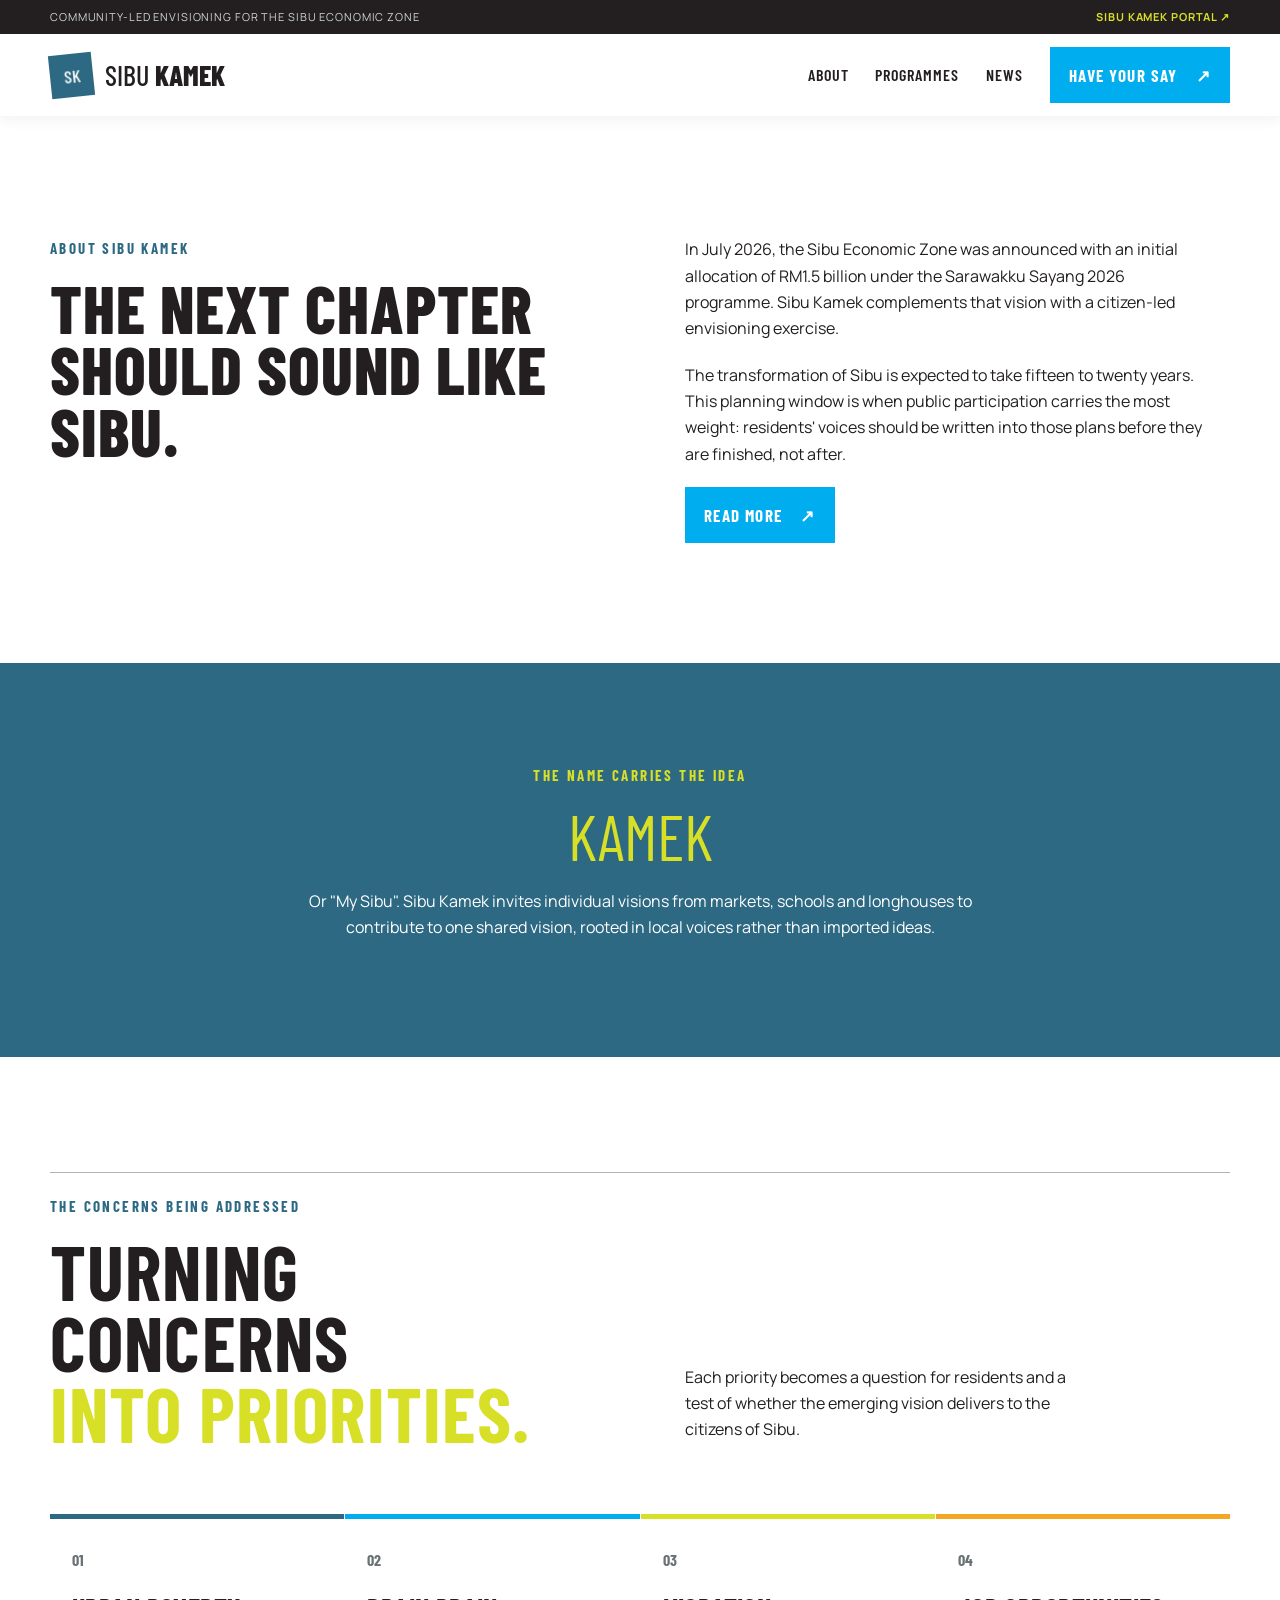
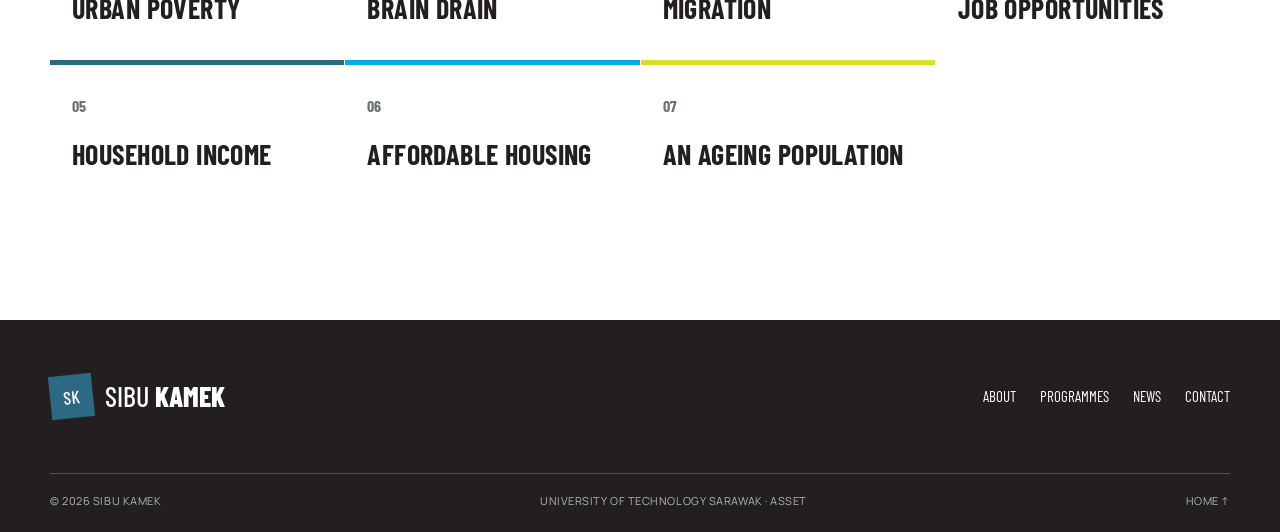
==== about.html @ ddca914f "Initial commit of SK Website 2.0" ====
<!doctype html>
<html lang="en">
<head>
  <script>if(new URLSearchParams(location.search).get("treeOverlay")==="1")document.documentElement.classList.add("tree-embedded");</script>
  <meta charset="utf-8">
  <meta name="viewport" content="width=device-width, initial-scale=1">
  <meta name="description" content="Learn about the Sibu Kamek citizen-led envisioning project.">
  <title>About | Sibu Kamek</title>
  <link rel="preconnect" href="https://fonts.googleapis.com">
  <link rel="preconnect" href="https://fonts.gstatic.com" crossorigin>
  <link href="https://fonts.googleapis.com/css2?family=Barlow+Condensed:wght@500;600;700;800&family=Manrope:wght@400;500;600;700;800&display=swap" rel="stylesheet">
  <link rel="stylesheet" href="styles.css">
</head>
<body>
  <header class="site-header">
    <div class="utility-bar"><div class="container utility-inner"><span>Community-led envisioning for the Sibu Economic Zone</span><a href="index.html">Sibu Kamek Portal <span aria-hidden="true">&#8599;</span></a></div></div>
    <div class="container nav-wrap"><a class="wordmark" href="index.html" aria-label="Sibu Kamek home"><span class="wordmark-mark">SK</span><span>Sibu <b>Kamek</b></span></a><button class="menu-toggle" type="button" aria-expanded="false" aria-controls="main-nav" aria-label="Toggle navigation"><span></span><span></span><span></span></button><nav id="main-nav" aria-label="Main navigation"><a href="about.html">About</a><a href="programmes.html">Programmes</a><a href="news.html">News</a><a class="button button-blue" href="contact.html">Have Your Say <span aria-hidden="true">&#8599;</span></a></nav></div>
  </header>
  <main>
    <section class="intro-section" id="about"><div class="container two-column"><div><p class="eyebrow">About Sibu Kamek</p><h1>The next chapter should sound like Sibu.</h1></div><div class="intro-copy"><p>In July 2026, the Sibu Economic Zone was announced with an initial allocation of RM1.5 billion under the Sarawakku Sayang 2026 programme. Sibu Kamek complements that vision with a citizen-led envisioning exercise.</p><p>The transformation of Sibu is expected to take fifteen to twenty years. This planning window is when public participation carries the most weight: residents' voices should be written into those plans before they are finished, not after.</p><a class="button button-blue" href="https://www.theborneopost.com/2026/07/11/premier-approves-sibu-economic-zone-establishment-with-rm1-5-bln-allocation-for-towns-transformation/" target="_blank" rel="noopener noreferrer">Read more <span aria-hidden="true">&#8599;</span></a></div></div></section>
    <section class="quote-band"><div class="container quote-inner"><p class="eyebrow">The name carries the idea</p><blockquote>Kamek</blockquote><p class="quote-text">Or "My Sibu". Sibu Kamek invites individual visions from markets, schools and longhouses to contribute to one shared vision, rooted in local voices rather than imported ideas.</p></div></section>
    <section class="priorities-section" id="priorities"><div class="container"><div class="section-heading"><div><p class="eyebrow">The concerns being addressed</p><h2>Turning concerns<br><em>into priorities.</em></h2></div><p>Each priority becomes a question for residents and a test of whether the emerging vision delivers to the citizens of Sibu.</p></div><div class="priority-grid"><div class="priority"><span>01</span><h3>Urban poverty</h3></div><div class="priority"><span>02</span><h3>Brain drain</h3></div><div class="priority"><span>03</span><h3>Migration</h3></div><div class="priority"><span>04</span><h3>Job opportunities</h3></div><div class="priority"><span>05</span><h3>Household income</h3></div><div class="priority"><span>06</span><h3>Affordable housing</h3></div><div class="priority"><span>07</span><h3>An ageing population</h3></div></div></div></section>
  </main>
  <footer class="site-footer"><div class="container footer-top"><a class="wordmark wordmark-footer" href="index.html"><span class="wordmark-mark">SK</span><span>Sibu <b>Kamek</b></span></a><div class="footer-links"><a href="about.html">About</a><a href="programmes.html">Programmes</a><a href="news.html">News</a><a href="contact.html">Contact</a></div></div><div class="container footer-bottom"><span>&copy; 2026 Sibu Kamek</span><span>University of Technology Sarawak · ASSET</span><a href="index.html">Home &#8593;</a></div></footer>
  <script src="script.js"></script>
</body>
</html>
---- styles.css ----
:root {
  --ink: #231f20;
  --blue: #00adee;
  --red: #ee4036;
  --azure:#2d6983;
  --lime: #d7df27;
  --pale: #f1f2f2;
  --muted: #687174;
  --white: #fff;
  --max: 1180px;
}
* {
  box-sizing: border-box;
}
html {
  scroll-behavior: smooth;
}
body {
  margin: 0;
  color: var(--ink);
  font-family: Manrope, Arial, sans-serif;
  font-size: 16px;
  line-height: 1.65;
}
a {
  color: inherit;
  text-decoration: none;
}
.container {
  width: min(calc(100% - 48px), var(--max));
  margin: auto;
}
.utility-bar {
  background: var(--ink);
  color: #cfd4d5;
  font-size: 11px;
  letter-spacing: 0.08em;
  text-transform: uppercase;
}
.utility-inner {
  display: flex;
  justify-content: space-between;
  padding: 8px 0;
}
.utility-inner a {
  color: var(--lime);
  font-weight: 700;
}
.site-header {
  position: sticky;
  top: 0;
  z-index: 10;
  background: #fff;
  box-shadow: 0 2px 14px #231f2012;
}
.nav-wrap {
  height: 82px;
  display: flex;
  align-items: center;
  justify-content: space-between;
}
.wordmark {
  display: flex;
  align-items: center;
  gap: 12px;
  font-family: "Barlow Condensed", sans-serif;
  font-size: 28px;
  font-weight: 500;
  line-height: 1;
  text-transform: uppercase;
}
.wordmark b {
  font-weight: 800;
}
.wordmark-mark {
  display: grid;
  place-items: center;
  width: 43px;
  height: 43px;
  background: var(--azure);
  color: #fff;
  font-size: 18px;
  transform: rotate(-6deg);
}
nav {
  display: flex;
  align-items: center;
  gap: 27px;
  font-family: "Barlow Condensed", sans-serif;
  font-size: 16px;
  font-weight: 600;
  text-transform: uppercase;
  letter-spacing: 0.06em;
}
nav a:hover,
nav a:focus,
nav summary:hover,
nav summary:focus-visible {
  color: var(--blue);
}
.nav-dropdown {
  position: relative;
}
.nav-dropdown summary {
  display: flex;
  align-items: center;
  gap: 6px;
  cursor: pointer;
  list-style: none;
}
.nav-dropdown summary::-webkit-details-marker {
  display: none;
}
.nav-dropdown summary span {
  color: var(--azure);
  font-size: 14px;
  transition: transform 0.2s ease;
}
.nav-dropdown[open] summary span {
  transform: rotate(180deg);
}
.dropdown-menu {
  position: absolute;
  top: 100%;
  left: -18px;
  min-width: 190px;
  padding: 8px 18px;
  background: #fff;
  box-shadow: 0 8px 18px #231f2020;
}
.dropdown-menu a {
  display: block;
  padding: 11px 0;
  border-bottom: 1px solid #ddd;
  font-family: inherit;
  font-size: 15px;
}
.dropdown-menu a:last-child {
  border-bottom: 0;
}
.intro-section{
  scroll-margin-top: 100px;
}
.quote-band{
  scroll-margin-top: 150px;
}
.feature-section{
  scroll-margin-top: 110px;
}

.menu-toggle {
  display: none;
  border: 0;
  background: none;
  font-family: inherit;
  font-weight: 700;
  text-transform: uppercase;
}
.menu-toggle span {
  display: block;
  width: 25px;
  height: 2px;
  margin: 5px 0;
  background: var(--azure);
  transition: transform 0.2s ease, opacity 0.2s ease;
}
.menu-toggle.is-open span:first-child {
  transform: translateY(7px) rotate(45deg);
}
.menu-toggle.is-open span:nth-child(2) {
  opacity: 0;
}
.menu-toggle.is-open span:last-child {
  transform: translateY(-7px) rotate(-45deg);
}
.hero {
  position: relative;
  min-height: 660px;
  display: flex;
  align-items: center;
  overflow: hidden;
  background: #334c52;
}
.hero-image {
  position: absolute;
  inset: 0;
  background:
    linear-gradient(110deg, #193e48cc, #193e4818),
    url("https://www.agoda.com/wp-content/uploads/2024/08/Sibu-Malaysia.jpg")
      center/cover;
}
.hero-overlay {
  position: absolute;
  inset: 0;
  background: linear-gradient(
    90deg,
    #1a2d32df 0%,
    #1a2d3275 48%,
    transparent 82%
  );
  animation: hero-overlay-in 1s ease-out both;
}
.hero-content {
  position: relative;
  color: #fff;
  padding: 100px 0;
  animation: hero-content-in 0.3s 0.2s ease-out both;
}

@keyframes hero-overlay-in {
  from { opacity: 0; }
  to { opacity: 1; }
}
@keyframes hero-content-in {
  from { opacity: 0; transform: translateY(22px); }
  to { opacity: 1; transform: translateY(0); }
}
@media (prefers-reduced-motion: reduce) {
  .hero-image,
  .hero-overlay,
  .hero-content {
    animation: none;
  }
}
.eyebrow {
  margin: 0 0 16px;
  color: var(--azure);
  font-family: "Barlow Condensed", sans-serif;
  font-size: 15px;
  font-weight: 700;
  letter-spacing: 0.16em;
  text-transform: uppercase;
}
.hero-eyebrow {
  color: var(--lime);
}
h1,
h2,
h3 {
  font-family: "Barlow Condensed", sans-serif;
  text-transform: uppercase;
  letter-spacing: 0.015em;
  line-height: 0.93;
  margin: 0;
}
h1 {
  font-size: clamp(66px, 10vw, 18px);
  max-width: 780px;
  font-weight: 800;
}
h1 em,
h2 em {
  font-style: normal;
  color: var(--lime);
}
.hero-intro {
  font-size: 20px;
  max-width: 455px;
  line-height: 1.45;
  margin: 30px 0;
}
.hero-actions {
  display: flex;
  gap: 26px;
  align-items: center;
}
.button {
  display: inline-flex;
  align-items: center;
  gap: 18px;
  padding: 14px 19px;
  color: #fff;
  font-family: "Barlow Condensed", sans-serif;
  font-size: 17px;
  font-weight: 700;
  letter-spacing: 0.08em;
  text-transform: uppercase;
  transition: 0.2s ease;
}
.button:hover {
  transform: translateY(-3px);
  box-shadow: 5px 5px 0 var(--ink);
  color: #fff; 
}
.button-blue {
  background: var(--blue);
}
.button-azure {
  background: var(--azure);
}
.text-link {
  display: inline-flex;
  gap: 16px;
  align-items: center;
  margin-top: 25px;
  font-family: "Barlow Condensed", sans-serif;
  font-weight: 700;
  letter-spacing: 0.08em;
  text-transform: uppercase;
}
.text-link:hover {
  color: var(--azure);
}
.text-link.light {
  color: #fff;
  margin-top: 0;
}
.hero-stamp {
  position: absolute;
  right: 7%;
  bottom: 12%;
  width: 145px;
  height: 145px;
  border: 2px solid var(--lime);
  border-radius: 50%;
  display: grid;
  place-content: center;
  text-align: center;
  color: var(--lime);
  font-family: "Barlow Condensed", sans-serif;
  text-transform: uppercase;
  transform: rotate(11deg);
}
.hero-stamp span {
  font-size: 18px;
}
.hero-stamp strong {
  font-size: 40px;
  line-height: 0.8;
}
.hero-stamp small {
  font-size: 12px;
  letter-spacing: 0.14em;
}
.intro-section {
  padding: 120px 0;
}
.two-column,
.section-heading,
.feature-grid,
.places-grid,
.contact-inner {
  display: grid;
  grid-template-columns: 1fr 1fr;
  gap: 90px;
}
.intro-section h2,
.section-heading h2,
.feature-copy h2,
.places-copy h2,
.contact-section h2 {
  font-size: clamp(52px, 6vw, 82px);
}
.intro-copy {
  max-width: 520px;
}
.intro-copy p {
  margin: 0 0 20px;
}
.quote-band {
  padding: 100px 0;
  background: var(--azure);
  text-align: center;
}
.quote-inner {
  max-width: 740px;
}
.quote-band .eyebrow {
  color: var(--lime);
}
.quote-text {
  color: var(--white);
}
blockquote {
  font-family: "Barlow Condensed", sans-serif;
  font-size: clamp(36px, 5vw, 65px);
  color: var(--lime);
  line-height: 1;
  margin: 10px 0 20px;
  text-transform: uppercase;
}
.priorities-section,
.schedule-section {
  padding: 115px 0;
}
.section-heading {
  padding-bottom: 65px;
  border-top: 1px solid #aeb4b5;
  padding-top: 21px;
}
.section-heading > p {
  align-self: end;
  max-width: 400px;
  margin: 0 0 6px;
}
.priority-grid {
  display: grid;
  grid-template-columns: repeat(4, 1fr);
  gap: 1px;
  background: #fff;
}
.priority {
  background: #fff;
  padding: 28px 22px 25px;
  min-height: 145px;
}
.priority:nth-child(4n + 1) {
  border-top: 5px solid var(--azure);
}
.priority:nth-child(4n + 2) {
  border-top: 5px solid var(--blue);
}
.priority:nth-child(4n + 3) {
  border-top: 5px solid var(--lime);
}
.priority:nth-child(4n) {
  border-top: 5px solid #f3a623;
}
.priority span {
  font-family: "Barlow Condensed";
  color: var(--muted);
  font-weight: 700;
}
.priority h3 {
  font-size: 28px;
  margin-top: 22px;
}
.programme-section {
  padding: 0 0;
  background: var(--ink);
  color: #fff;
}
.light-heading {
  border-color: #596063;
}
.light-heading h2 {
  color: #fff;
}
.light-heading > p {
  color: #d0d4d4;
}
.stage-grid {
  display: grid;
  grid-template-columns: repeat(3, 1fr);
  gap: 13px;
}
.stage-card {
  min-height: 300px;
  padding: 22px 20px;
  display: flex;
  flex-direction: column;
  color: var(--ink);
}
.stage-ground {
  background: #d8dddc;
}
.stage-1 {
  background: var(--blue);
}
.stage-2 {
  background: var(--azure);
  color: #fff;
}
.stage-3 {
  background: #f3aa24;
}
.stage-4 {
  background: var(--lime);
}
.stage-5 {
  background: var(--red);
  color: #fff;
}
.stage-6 {
  background: #287c62;
  color: #fff;
}
.stage-number {
  font-family: "Barlow Condensed";
  font-size: 43px;
  font-weight: 700;
}
.stage-label {
  font-size: 12px;
  font-weight: 800;
  letter-spacing: 0.08em;
  text-transform: uppercase;
  margin: 25px 0 0;
}
.stage-card h3 {
  font-size: 39px;
  margin: 6px 0 14px;
}
.stage-card p:last-child {
  font-size: 14px;
  line-height: 1.45;
  margin-top: auto;
}
.feature-section {
  padding: 115px 0;
  background: var(--pale);
}
.feature-grid {
  align-items: center;
}
.feature-visual {
  position: relative;
  min-height: 470px;
  overflow: hidden;
  background: #d7df27;
}
.feature-shape {
  position: absolute;
  border-radius: 50%;
  filter: blur(1px);
}
.shape-one {
  width: 380px;
  height: 380px;
  background: var(--blue);
  top: -120px;
  left: -85px;
}
.shape-two {
  width: 340px;
  height: 340px;
  background: var(--red);
  right: -100px;
  bottom: -120px;
}
.feature-label {
  position: absolute;
  top: 35px;
  right: 37px;
  text-align: c;
  font-family: "Barlow Condensed";
  font-size: 34px;
  font-weight: 700;
  line-height: 0.9;
  text-transform: uppercase;
}
.feature-tree {
  position: absolute;
  left: 50%;
  bottom: 20px;
  width: 270px;
  height: 370px;
  transform: translateX(-50%);
}

.trunk {
  position: absolute;
  bottom: 0;
  left: 120px;
  width: 32px;
  height: 225px;
  background: var(--ink);
  transform: rotate(5deg);
}
.canopy {
  position: absolute;
  background: #277a61;
  border-radius: 50%;
}
.canopy-a {
  width: 200px;
  height: 180px;
  left: 35px;
  top: 10px;
}
.canopy-b {
  width: 145px;
  height: 150px;
  left: 0;
  top: 80px;
}
.canopy-c {
  width: 150px;
  height: 145px;
  right: 0;
  top: 80px;
}
.fruit {
  position: absolute;
  width: 22px;
  height: 22px;
  border-radius: 50%;
  background: var(--red);
  z-index: 1;
}
.fruit-a {
  top: 62px;
  left: 70px;
}
.fruit-b {
  top: 125px;
  right: 39px;
}
.fruit-c {
  top: 165px;
  left: 57px;
}
.feature-copy {
  max-width: 500px;
}
.feature-copy h2 {
  margin-bottom: 28px;
}
.feature-copy p {
  margin: 0 0 18px;
}
.schedule-section {
  background: #fff;
}
.timeline {
  position: relative;
  display: grid;
  grid-template-columns: repeat(5, 1fr);
  gap: 18px;
}
.timeline-line {
  position: absolute;
  top: 16px;
  left: 0;
  right: 0;
  height: 2px;
  background: #b8bec0;
}
.timeline-item {
  position: relative;
  padding-top: 42px;
}
.timeline-dot {
  position: absolute;
  top: 7px;
  left: 0;
  width: 20px;
  height: 20px;
  border: 4px solid #fff;
  outline: 2px solid currentColor;
  border-radius: 50%;
}
.dot-grey {
  background: #7c8485;
  color: #7c8485;
}
.dot-blue {
  background: var(--blue);
  color: var(--blue);
}
.dot-red {
  background: var(--red);
  color: var(--red);
}
.dot-amber {
  background: #f3aa24;
  color: #f3aa24;
}
.dot-green {
  background: #287c62;
  color: #287c62;
}
.timeline-item strong {
  font-family: "Barlow Condensed";
  font-size: 30px;
  text-transform: uppercase;
}
.timeline-item p {
  font-size: 13px;
  line-height: 1.5;
  max-width: 190px;
}
.places-section {
  padding: 110px 0;
  background: var(--blue);
  color: #fff;
}
.places-copy .eyebrow {
  color: var(--lime);
}
.places-copy h2 {
  margin-bottom: 26px;
}
.places-copy > p {
  max-width: 430px;
}
.site-count {
  display: flex;
  align-items: center;
  gap: 12px;
  margin: 35px 0;
}
.site-count strong {
  font-family: "Barlow Condensed";
  font-size: 86px;
  line-height: 0.8;
  color: var(--lime);
}
.site-count span {
  font-family: "Barlow Condensed";
  font-weight: 700;
  line-height: 1;
  text-transform: uppercase;
}
.map-card {
  position: relative;
  min-height: 430px;
  background: #d5e5d4;
  overflow: hidden;
  color: var(--ink);
  clip-path: polygon(5% 0, 100% 7%, 94% 100%, 0 93%);
}
.map-river {
  position: absolute;
  width: 160px;
  height: 600px;
  right: 25%;
  top: -80px;
  background: #6eb7bd;
  border-radius: 42% 58% 37% 63%;
  transform: rotate(28deg);
}
.map-card:after {
  content: "";
  position: absolute;
  inset: 15px;
  border: 2px solid #729a82;
  opacity: 0.4;
  border-radius: 49% 51% 45% 55%;
}
.map-pin {
  position: absolute;
  width: 13px;
  height: 13px;
  border-radius: 50%;
  background: var(--red);
  border: 3px solid #fff;
  z-index: 1;
}
.news-section {
  padding: 0px 0;
  background: var(--pale);
}
.news-carousel {
  overflow: hidden;
}
.news-track {
  display: flex;
  gap: 18px;
  transition: transform 0.45s ease;
}
.news-card {
  flex: 0 0 calc((100% - 36px) / 3);
  background: #fff;
  cursor: pointer;
  transition: transform 0.2s ease, box-shadow 0.2s ease;
}
.news-card:hover,
.news-card:focus-visible {
  transform: translateY(-5px);
  box-shadow: 7px 7px 0 var(--lime);
  outline: none;
}
.news-card img {
  display: block;
  width: 100%;
  height: 205px;
  object-fit: cover;
}
.news-card-body {
  padding: 24px 22px 22px;
}
.news-meta {
  margin: 0 0 15px;
  color: var(--azure);
  font-family: "Barlow Condensed", sans-serif;
  font-size: 13px;
  font-weight: 700;
  letter-spacing: 0.07em;
  line-height: 1.3;
  text-transform: uppercase;
}
.news-card h3 {
  min-height: 74px;
  font-size: 31px;
}
.news-read {
  display: inline-flex;
  gap: 12px;
  margin-top: 25px;
  color: var(--ink);
  font-family: "Barlow Condensed", sans-serif;
  font-size: 16px;
  font-weight: 700;
  letter-spacing: 0.08em;
  text-transform: uppercase;
}
.news-read span {
  color: var(--red);
}
.news-controls {
  display: flex;
  align-items: center;
  justify-content: flex-end;
  gap: 15px;
  margin-top: 30px;
}
.carousel-button {
  width: 44px;
  height: 44px;
  border: 1px solid var(--ink);
  background: transparent;
  color: var(--ink);
  cursor: pointer;
  font-size: 21px;
}
.carousel-button:hover,
.carousel-button:focus-visible {
  background: var(--ink);
  color: #fff;
}
.carousel-status {
  min-width: 46px;
  font-family: "Barlow Condensed", sans-serif;
  font-weight: 700;
  text-align: center;
}
.article-modal {
  position: fixed;
  inset: 0;
  z-index: 20;
  display: grid;
  place-items: center;
  padding: 24px;
  background: #231f20bb;
  opacity: 0;
  pointer-events: none;
  transition: opacity 0.2s ease;
}
.article-modal.is-open {
  opacity: 1;
  pointer-events: auto;
}
.article-dialog {
  position: relative;
  width: min(760px, 100%);
  max-height: min(760px, 90vh);
  overflow-y: auto;
  background: #fff;
  box-shadow: 10px 10px 0 var(--lime);
}
.article-image {
  display: block;
  width: 100%;
  height: 260px;
  object-fit: cover;
}
.article-content {
  padding: 35px 42px 42px;
}
.article-content h2 {
  margin-bottom: 25px;
  font-size: clamp(42px, 6vw, 68px);
}
.article-content p:not(.news-meta) {
  max-width: 620px;
  margin: 0 0 18px;
}
.article-close {
  position: absolute;
  z-index: 1;
  top: 14px;
  right: 14px;
  width: 42px;
  height: 42px;
  border: 0;
  background: var(--ink);
  color: #fff;
  cursor: pointer;
  font-size: 28px;
  line-height: 1;
}
.article-close:hover,
.article-close:focus-visible {
  background: var(--red);
}
.pin-a {
  top: 22%;
  left: 28%;
}
.pin-b {
  top: 35%;
  left: 57%;
}
.pin-c {
  top: 48%;
  left: 40%;
}
.pin-d {
  top: 62%;
  left: 68%;
}
.pin-e {
  top: 73%;
  left: 25%;
}
.pin-f {
  top: 78%;
  left: 52%;
}
.map-label {
  position: absolute;
  z-index: 2;
  font-family: "Barlow Condensed";
  font-size: 15px;
  font-weight: 700;
  text-transform: uppercase;
}
.label-uts {
  top: 44%;
  left: 47%;
}
.label-market {
  top: 26%;
  left: 62%;
}
.label-nangka {
  top: 66%;
  left: 70%;
}
.label-bawang {
  top: 72%;
  left: 12%;
}
.map-key {
  position: absolute;
  z-index: 3;
  bottom: 28px;
  left: 27px;
  right: 27px;
  display: flex;
  gap: 12px;
  justify-content: space-between;
  padding: 10px 12px;
  background: #ffffffdd;
  font-family: "Barlow Condensed";
  font-size: 13px;
  text-transform: uppercase;
}
.key-dot {
  display: inline-block;
  width: 8px;
  height: 8px;
  border-radius: 50%;
  margin-right: 3px;
}
.key-red {
  background: var(--red);
}
.key-blue {
  background: var(--blue);
}
.key-green {
  background: #287c62;
}
.contact-section {
  padding: 105px 0;
  background: var(--azure);
  color: #fff;
}
.contact-section .eyebrow {
  color: var(--lime);
}
.contact-inner > div:last-child {
  align-self: end;
  max-width: 410px;
}
.contact-inner > div:last-child p {
  font-size: 21px;
  line-height: 1.4;
}
.contact-section .button {
  margin-top: 12px;
  background: var(--ink);
}
.site-footer {
  padding: 55px 0 22px;
  background: var(--ink);
  color: #fff;
}
.footer-top {
  display: flex;
  align-items: center;
  justify-content: space-between;
  padding-bottom: 55px;
}
.wordmark-footer {
  color: #fff;
}
.footer-top > p {
  font-family: "Barlow Condensed";
  font-size: 24px;
  text-transform: uppercase;
}
.footer-links {
  display: flex;
  gap: 24px;
  font-family: "Barlow Condensed";
  font-size: 15px;
  text-transform: uppercase;
}
.footer-links a:hover,
.footer-bottom a:hover {
  color: var(--lime);
}
.footer-bottom {
  border-top: 1px solid #505456;
  padding-top: 18px;
  color: #aeb6b6;
  display: flex;
  justify-content: space-between;
  font-size: 11px;
  text-transform: uppercase;
  letter-spacing: 0.05em;
}
@media (max-width: 800px) {
  .container {
    width: min(calc(100% - 32px), var(--max));
  }
  .utility-inner {
    font-size: 9px;
  }
  .nav-wrap {
    height: 68px;
  }
  .menu-toggle {
    display: block;
  }
  nav {
    display: none;
    position: absolute;
    top: 100%;
    left: 0;
    right: 0;
    padding: 20px 24px 28px;
    background: #fff;
    box-shadow: 0 7px 12px #0001;
    flex-direction: column;
    align-items: stretch;
    gap: 0;
  }
  nav.open {
    display: flex;
  }
  nav a {
    padding: 12px 0;
    border-bottom: 1px solid #ddd;
  }
  .nav-dropdown {
    border-bottom: 1px solid #ddd;
  }
  .nav-dropdown summary {
    padding: 12px 0;
  }
  .dropdown-menu {
    position: static;
    min-width: 0;
    padding: 0 0 6px 18px;
    background: #f7f8f8;
    box-shadow: none;
  }
  .dropdown-menu a {
    border-bottom: 0;
    padding: 9px 0;
  }
  .hero {
    min-height: 650px;
  }
  .hero-content {
    padding: 70px 0;
  }
  .hero-overlay {
    background: linear-gradient(90deg, #1a2d32e8, #1a2d3275);
  }
  .hero-stamp {
    width: 100px;
    height: 100px;
    right: 7%;
    bottom: 10%;
  }
  .hero-stamp strong {
    font-size: 28px;
  }
  .hero-stamp span {
    font-size: 13px;
  }
  .hero-stamp small {
    font-size: 9px;
  }
  .two-column,
  .section-heading,
  .feature-grid,
  .places-grid,
  .contact-inner {
    grid-template-columns: 1fr;
    gap: 35px;
  }
  .intro-section,
  .priorities-section,
  .programme-section,
  .feature-section,
  .schedule-section,
  .news-section {
    padding: 75px 0;
  }
  .section-heading {
    padding-bottom: 38px;
  }
  .priority-grid {
    grid-template-columns: repeat(2, 1fr);
  }
  .priority {
    min-height: 130px;
  }
  .priority h3 {
    font-size: 25px;
  }
  .stage-grid {
    grid-template-columns: 1fr 1fr;
  }
  .stage-card {
    min-height: 245px;
  }
  .stage-card:last-child {
    grid-column: span 2;
  }
  .timeline {
    grid-template-columns: 1fr;
    gap: 0;
    padding-left: 25px;
  }
  .timeline-line {
    top: 0;
    bottom: 0;
    left: 8px;
    width: 2px;
    height: auto;
    right: auto;
  }
  .timeline-item {
    padding: 0 0 28px 30px;
  }
  .timeline-dot {
    top: 2px;
    left: -26px;
  }
  .feature-visual {
    min-height: 390px;
  }
  .map-card {
    min-height: 350px;
  }
  .news-card {
    flex-basis: calc((100% - 18px) / 2);
  }
  .article-content {
    padding: 30px 25px 35px;
  }
  .footer-top {
    align-items: flex-start;
    flex-direction: column;
    gap: 22px;
  }
  .footer-links {
    flex-wrap: wrap;
  }
  .footer-bottom {
    gap: 14px;
    flex-direction: column;
  }
  .footer-bottom a {
    order: -1;
  }
}
@media (max-width: 480px) {
  h1 {
    font-size: 65px;
  }
  .hero-intro {
    font-size: 17px;
  }
  .hero-stamp {
    display: none;
  }
  .priority-grid {
    grid-template-columns: 1fr;
  }
  .stage-grid {
    grid-template-columns: 1fr;
  }
  .stage-card:last-child {
    grid-column: auto;
  }
  .stage-card {
    min-height: 210px;
  }
  .news-card {
    flex-basis: 100%;
  }
  .news-card img {
    height: 190px;
  }
  .article-modal {
    padding: 12px;
  }
  .article-image {
    height: 190px;
  }
  .map-key {
    font-size: 10px;
    gap: 4px;
    padding: 8px;
  }
  .map-label {
    font-size: 12px;
  }
  .feature-visual {
    min-height: 330px;
  }
  .feature-tree {
    transform: translateX(-50%) scale(0.82);
    transform-origin: bottom center;
  }
}
.hide-section {
  display: none !important;
}

/* Classic pages embedded in the tree's native dialog. */
.tree-embedded .site-header, .tree-embedded .site-footer { display:none; }
.tree-embedded body { margin:0; }
.tree-embedded main { overflow-x:clip; }
.tree-embedded .container { width:min(100% - 40px, 980px); }
.tree-embedded main > section { padding-top:40px; padding-bottom:40px; }
.tree-embedded h1 { font-size:clamp(42px,7vw,76px); line-height:1; }

.tree-embedded .news-card { min-width:0; }
.tree-embedded .tree-outcomes { background:var(--pale); }
.tree-embedded .tree-outcomes h2 { margin:12px 0 20px; }
.news-card-static { cursor:default; }
@media(max-width:600px) {

  .tree-embedded .two-column, .tree-embedded .feature-grid, .tree-embedded .places-grid { grid-template-columns:1fr; }
  .tree-embedded .container { width:calc(100% - 32px); }
}
@media(prefers-reduced-motion:reduce) {
  .tree-embedded *, .tree-embedded *::before, .tree-embedded *::after { animation:none !important; transition:none !important; scroll-behavior:auto !important; }
}

/* Native horizontal scrolling works for swipe, trackpad, wheel and keyboard. */
[hidden] { display:none !important; }
.news-track { overflow-x:auto; padding:8px 8px 14px 0; scroll-snap-type:x proximity; scroll-padding-inline:0; transition:none; scrollbar-color:var(--azure) var(--pale); }
.news-card { scroll-snap-align:start; }
.news-track:focus-visible { outline:2px solid var(--azure); outline-offset:-2px; }
.news-read svg { color:var(--red); }
.carousel-button { display:inline-grid; place-items:center; }
.carousel-button:disabled { opacity:.35; cursor:default; }
.article-modal { border:0; margin:0; width:100%; max-width:none; height:100dvh; max-height:none; }
.article-modal:not([open]) { display:none; }
.article-modal::backdrop { background:transparent; }
.article-close { display:grid; place-items:center; min-width:44px; min-height:44px; }
.article-open { overflow:hidden; }
.tree-embedded .article-modal[open] { display:block; position:static; height:auto; padding:0; background:white; overflow:visible; }
.tree-embedded .article-dialog { width:100%; max-height:none; overflow:visible; box-shadow:none; }
.tree-embedded .article-close { position:sticky; top:12px; margin:12px 0 12px 16px; }
.tree-embedded .article-content { padding:28px clamp(20px,5vw,48px) 40px; }
.tree-embedded .article-image { height:clamp(190px,32vw,320px); }
.tree-embedded .article-content p { max-width:70ch; }
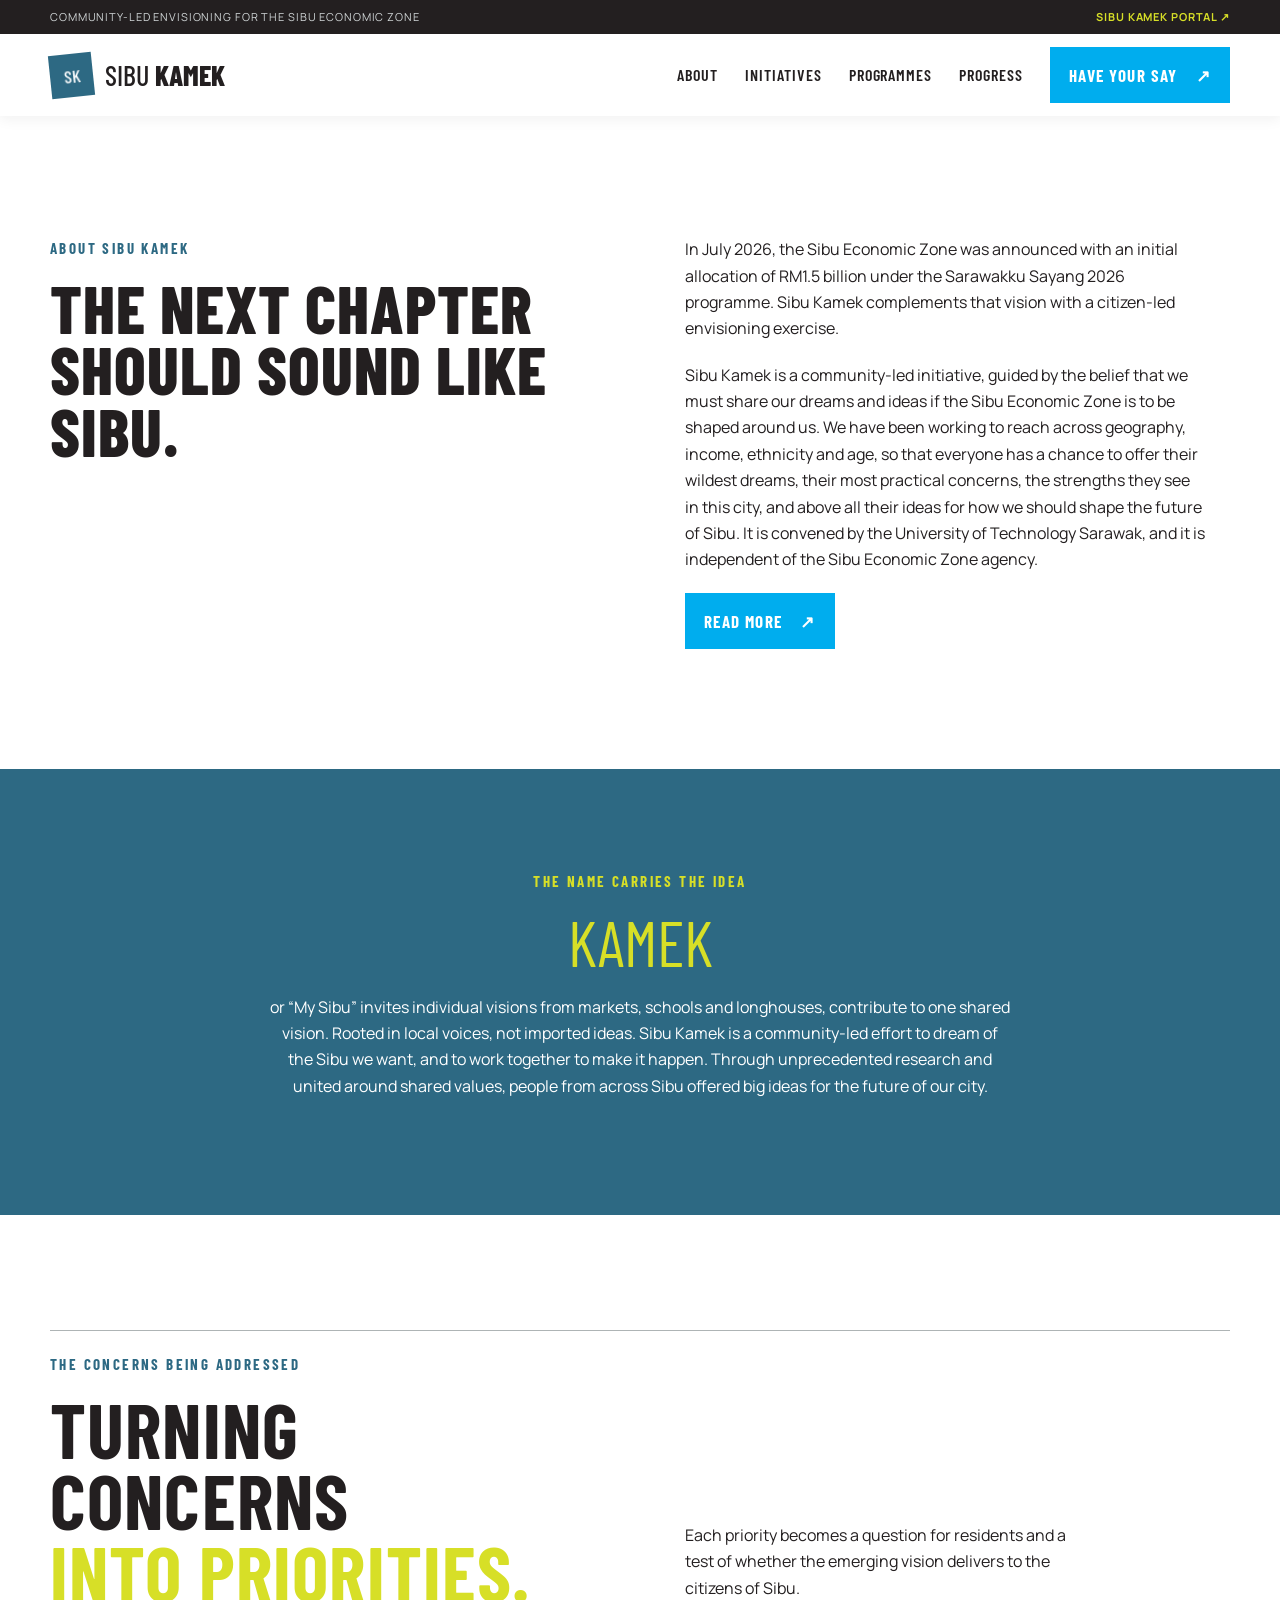
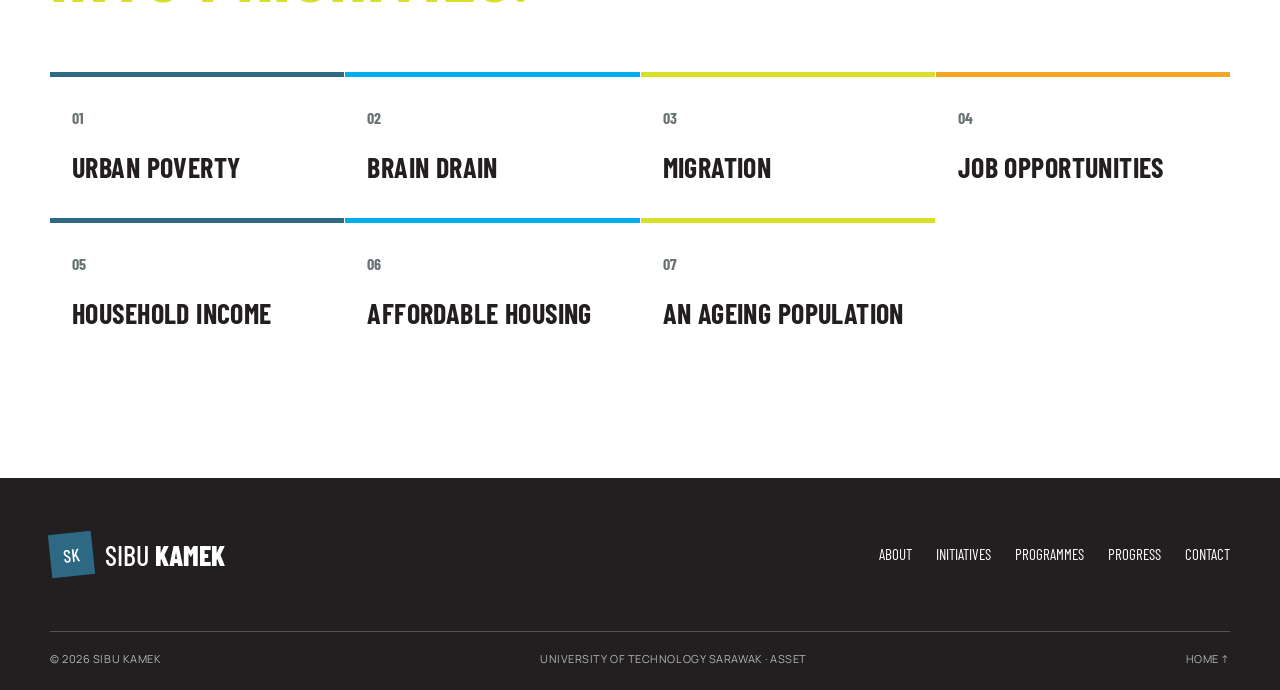
==== commit 77ea9477: "removed tree and updated contents based on poster" ====
--- a/about.html
+++ b/about.html
@@ -1,27 +1,167 @@
 <!doctype html>
 <html lang="en">
-<head>
-  <script>if(new URLSearchParams(location.search).get("treeOverlay")==="1")document.documentElement.classList.add("tree-embedded");</script>
-  <meta charset="utf-8">
-  <meta name="viewport" content="width=device-width, initial-scale=1">
-  <meta name="description" content="Learn about the Sibu Kamek citizen-led envisioning project.">
-  <title>About | Sibu Kamek</title>
-  <link rel="preconnect" href="https://fonts.googleapis.com">
-  <link rel="preconnect" href="https://fonts.gstatic.com" crossorigin>
-  <link href="https://fonts.googleapis.com/css2?family=Barlow+Condensed:wght@500;600;700;800&family=Manrope:wght@400;500;600;700;800&display=swap" rel="stylesheet">
-  <link rel="stylesheet" href="styles.css">
-</head>
-<body>
-  <header class="site-header">
-    <div class="utility-bar"><div class="container utility-inner"><span>Community-led envisioning for the Sibu Economic Zone</span><a href="index.html">Sibu Kamek Portal <span aria-hidden="true">&#8599;</span></a></div></div>
-    <div class="container nav-wrap"><a class="wordmark" href="index.html" aria-label="Sibu Kamek home"><span class="wordmark-mark">SK</span><span>Sibu <b>Kamek</b></span></a><button class="menu-toggle" type="button" aria-expanded="false" aria-controls="main-nav" aria-label="Toggle navigation"><span></span><span></span><span></span></button><nav id="main-nav" aria-label="Main navigation"><a href="about.html">About</a><a href="programmes.html">Programmes</a><a href="news.html">News</a><a class="button button-blue" href="contact.html">Have Your Say <span aria-hidden="true">&#8599;</span></a></nav></div>
-  </header>
-  <main>
-    <section class="intro-section" id="about"><div class="container two-column"><div><p class="eyebrow">About Sibu Kamek</p><h1>The next chapter should sound like Sibu.</h1></div><div class="intro-copy"><p>In July 2026, the Sibu Economic Zone was announced with an initial allocation of RM1.5 billion under the Sarawakku Sayang 2026 programme. Sibu Kamek complements that vision with a citizen-led envisioning exercise.</p><p>The transformation of Sibu is expected to take fifteen to twenty years. This planning window is when public participation carries the most weight: residents' voices should be written into those plans before they are finished, not after.</p><a class="button button-blue" href="https://www.theborneopost.com/2026/07/11/premier-approves-sibu-economic-zone-establishment-with-rm1-5-bln-allocation-for-towns-transformation/" target="_blank" rel="noopener noreferrer">Read more <span aria-hidden="true">&#8599;</span></a></div></div></section>
-    <section class="quote-band"><div class="container quote-inner"><p class="eyebrow">The name carries the idea</p><blockquote>Kamek</blockquote><p class="quote-text">Or "My Sibu". Sibu Kamek invites individual visions from markets, schools and longhouses to contribute to one shared vision, rooted in local voices rather than imported ideas.</p></div></section>
-    <section class="priorities-section" id="priorities"><div class="container"><div class="section-heading"><div><p class="eyebrow">The concerns being addressed</p><h2>Turning concerns<br><em>into priorities.</em></h2></div><p>Each priority becomes a question for residents and a test of whether the emerging vision delivers to the citizens of Sibu.</p></div><div class="priority-grid"><div class="priority"><span>01</span><h3>Urban poverty</h3></div><div class="priority"><span>02</span><h3>Brain drain</h3></div><div class="priority"><span>03</span><h3>Migration</h3></div><div class="priority"><span>04</span><h3>Job opportunities</h3></div><div class="priority"><span>05</span><h3>Household income</h3></div><div class="priority"><span>06</span><h3>Affordable housing</h3></div><div class="priority"><span>07</span><h3>An ageing population</h3></div></div></div></section>
-  </main>
-  <footer class="site-footer"><div class="container footer-top"><a class="wordmark wordmark-footer" href="index.html"><span class="wordmark-mark">SK</span><span>Sibu <b>Kamek</b></span></a><div class="footer-links"><a href="about.html">About</a><a href="programmes.html">Programmes</a><a href="news.html">News</a><a href="contact.html">Contact</a></div></div><div class="container footer-bottom"><span>&copy; 2026 Sibu Kamek</span><span>University of Technology Sarawak · ASSET</span><a href="index.html">Home &#8593;</a></div></footer>
-  <script src="script.js"></script>
-</body>
+  <head>
+    <meta charset="utf-8" />
+    <meta name="viewport" content="width=device-width, initial-scale=1" />
+    <meta
+      name="description"
+      content="Learn about the Sibu Kamek citizen-led envisioning project."
+    />
+    <title>About | Sibu Kamek</title>
+    <link rel="preconnect" href="https://fonts.googleapis.com" />
+    <link rel="preconnect" href="https://fonts.gstatic.com" crossorigin />
+    <link
+      href="https://fonts.googleapis.com/css2?family=Barlow+Condensed:wght@500;600;700;800&family=Manrope:wght@400;500;600;700;800&display=swap"
+      rel="stylesheet"
+    />
+    <link rel="stylesheet" href="styles.css" />
+  </head>
+  <body>
+    <header class="site-header">
+      <div class="utility-bar">
+        <div class="container utility-inner">
+          <span>Community-led envisioning for the Sibu Economic Zone</span
+          ><a href="index.html"
+            >Sibu Kamek Portal <span aria-hidden="true">&#8599;</span></a
+          >
+        </div>
+      </div>
+      <div class="container nav-wrap">
+        <a class="wordmark" href="index.html" aria-label="Sibu Kamek home"
+          ><span class="wordmark-mark">SK</span
+          ><span>Sibu <b>Kamek</b></span></a
+        ><button
+          class="menu-toggle"
+          type="button"
+          aria-expanded="false"
+          aria-controls="main-nav"
+          aria-label="Toggle navigation"
+        >
+          <span></span><span></span><span></span>
+        </button>
+        <nav id="main-nav" aria-label="Main navigation">
+          <a href="about.html">About</a
+          ><a href="initiatives.html">Initiatives</a
+          ><a href="programmes.html">Programmes</a><a href="progress.html">Progress</a
+          ><a class="button button-blue" href="contact.html"
+            >Have Your Say <span aria-hidden="true">&#8599;</span></a
+          >
+        </nav>
+      </div>
+    </header>
+    <main>
+      <section class="intro-section" id="about">
+        <div class="container two-column">
+          <div>
+            <p class="eyebrow">About Sibu Kamek</p>
+            <h1>The next chapter should sound like Sibu.</h1>
+          </div>
+          <div class="intro-copy">
+            <p>
+              In July 2026, the Sibu Economic Zone was announced with an initial
+              allocation of RM1.5 billion under the Sarawakku Sayang 2026
+              programme. Sibu Kamek complements that vision with a citizen-led
+              envisioning exercise.
+            </p>
+            <p>
+              Sibu Kamek is a community-led initiative, guided by the belief
+              that we must share our dreams and ideas if the Sibu Economic Zone
+              is to be shaped around us. We have been working to reach across
+              geography, income, ethnicity and age, so that everyone has a
+              chance to offer their wildest dreams, their most practical
+              concerns, the strengths they see in this city, and above all their
+              ideas for how we should shape the future of Sibu. It is convened
+              by the University of Technology Sarawak, and it is independent of
+              the Sibu Economic Zone agency.
+            </p>
+            <a
+              class="button button-blue"
+              href="https://www.theborneopost.com/2026/07/11/premier-approves-sibu-economic-zone-establishment-with-rm1-5-bln-allocation-for-towns-transformation/"
+              target="_blank"
+              rel="noopener noreferrer"
+              >Read more <span aria-hidden="true">&#8599;</span></a
+            >
+          </div>
+        </div>
+      </section>
+      <section class="quote-band">
+        <div class="container quote-inner">
+          <p class="eyebrow">The name carries the idea</p>
+          <blockquote>Kamek</blockquote>
+          <p class="quote-text">
+            or “My Sibu” invites individual visions from markets, schools and
+            longhouses, contribute to one shared vision. Rooted in local voices,
+            not imported ideas. Sibu Kamek is a community-led effort to dream of
+            the Sibu we want, and to work together to make it happen. Through
+            unprecedented research and united around shared values, people from
+            across Sibu offered big ideas for the future of our city.
+          </p>
+        </div>
+      </section>
+      <section class="priorities-section" id="priorities">
+        <div class="container">
+          <div class="section-heading">
+            <div>
+              <p class="eyebrow">The concerns being addressed</p>
+              <h2>Turning concerns<br /><em>into priorities.</em></h2>
+            </div>
+            <p>
+              Each priority becomes a question for residents and a test of
+              whether the emerging vision delivers to the citizens of Sibu.
+            </p>
+          </div>
+          <div class="priority-grid">
+            <div class="priority">
+              <span>01</span>
+              <h3>Urban poverty</h3>
+            </div>
+            <div class="priority">
+              <span>02</span>
+              <h3>Brain drain</h3>
+            </div>
+            <div class="priority">
+              <span>03</span>
+              <h3>Migration</h3>
+            </div>
+            <div class="priority">
+              <span>04</span>
+              <h3>Job opportunities</h3>
+            </div>
+            <div class="priority">
+              <span>05</span>
+              <h3>Household income</h3>
+            </div>
+            <div class="priority">
+              <span>06</span>
+              <h3>Affordable housing</h3>
+            </div>
+            <div class="priority">
+              <span>07</span>
+              <h3>An ageing population</h3>
+            </div>
+          </div>
+        </div>
+      </section>
+    </main>
+    <footer class="site-footer">
+      <div class="container footer-top">
+        <a class="wordmark wordmark-footer" href="index.html"
+          ><span class="wordmark-mark">SK</span
+          ><span>Sibu <b>Kamek</b></span></a
+        >
+        <div class="footer-links">
+          <a href="about.html">About</a
+          ><a href="initiatives.html">Initiatives</a
+          ><a href="programmes.html">Programmes</a><a href="progress.html">Progress</a
+          ><a href="contact.html">Contact</a>
+        </div>
+      </div>
+      <div class="container footer-bottom">
+        <span>&copy; 2026 Sibu Kamek</span
+        ><span>University of Technology Sarawak · ASSET</span
+        ><a href="index.html">Home &#8593;</a>
+      </div>
+    </footer>
+    <script src="script.js"></script>
+  </body>
 </html>
--- a/styles.css
+++ b/styles.css
@@ -2,7 +2,7 @@
   --ink: #231f20;
   --blue: #00adee;
   --red: #ee4036;
-  --azure:#2d6983;
+  --azure: #2d6983;
   --lime: #d7df27;
   --pale: #f1f2f2;
   --muted: #687174;
@@ -138,13 +138,13 @@
 .dropdown-menu a:last-child {
   border-bottom: 0;
 }
-.intro-section{
+.intro-section {
   scroll-margin-top: 100px;
 }
-.quote-band{
+.quote-band {
   scroll-margin-top: 150px;
 }
-.feature-section{
+.feature-section {
   scroll-margin-top: 110px;
 }
 
@@ -162,7 +162,9 @@
   height: 2px;
   margin: 5px 0;
   background: var(--azure);
-  transition: transform 0.2s ease, opacity 0.2s ease;
+  transition:
+    transform 0.2s ease,
+    opacity 0.2s ease;
 }
 .menu-toggle.is-open span:first-child {
   transform: translateY(7px) rotate(45deg);
@@ -208,12 +210,22 @@
 }
 
 @keyframes hero-overlay-in {
-  from { opacity: 0; }
-  to { opacity: 1; }
+  from {
+    opacity: 0;
+  }
+  to {
+    opacity: 1;
+  }
 }
 @keyframes hero-content-in {
-  from { opacity: 0; transform: translateY(22px); }
-  to { opacity: 1; transform: translateY(0); }
+  from {
+    opacity: 0;
+    transform: translateY(22px);
+  }
+  to {
+    opacity: 1;
+    transform: translateY(0);
+  }
 }
 @media (prefers-reduced-motion: reduce) {
   .hero-image,
@@ -280,7 +292,7 @@
 .button:hover {
   transform: translateY(-3px);
   box-shadow: 5px 5px 0 var(--ink);
-  color: #fff; 
+  color: #fff;
 }
 .button-blue {
   background: var(--blue);
@@ -346,6 +358,7 @@
 }
 .intro-section h2,
 .section-heading h2,
+.feature-copy h1,
 .feature-copy h2,
 .places-copy h2,
 .contact-section h2 {
@@ -603,6 +616,7 @@
 .feature-copy {
   max-width: 500px;
 }
+.feature-copy h1,
 .feature-copy h2 {
   margin-bottom: 28px;
 }
@@ -753,7 +767,9 @@
   flex: 0 0 calc((100% - 36px) / 3);
   background: #fff;
   cursor: pointer;
-  transition: transform 0.2s ease, box-shadow 0.2s ease;
+  transition:
+    transform 0.2s ease,
+    box-shadow 0.2s ease;
 }
 .news-card:hover,
 .news-card:focus-visible {
@@ -1236,43 +1252,56 @@
   display: none !important;
 }
 
-/* Classic pages embedded in the tree's native dialog. */
-.tree-embedded .site-header, .tree-embedded .site-footer { display:none; }
-.tree-embedded body { margin:0; }
-.tree-embedded main { overflow-x:clip; }
-.tree-embedded .container { width:min(100% - 40px, 980px); }
-.tree-embedded main > section { padding-top:40px; padding-bottom:40px; }
-.tree-embedded h1 { font-size:clamp(42px,7vw,76px); line-height:1; }
-
-.tree-embedded .news-card { min-width:0; }
-.tree-embedded .tree-outcomes { background:var(--pale); }
-.tree-embedded .tree-outcomes h2 { margin:12px 0 20px; }
-.news-card-static { cursor:default; }
-@media(max-width:600px) {
-
-  .tree-embedded .two-column, .tree-embedded .feature-grid, .tree-embedded .places-grid { grid-template-columns:1fr; }
-  .tree-embedded .container { width:calc(100% - 32px); }
-}
-@media(prefers-reduced-motion:reduce) {
-  .tree-embedded *, .tree-embedded *::before, .tree-embedded *::after { animation:none !important; transition:none !important; scroll-behavior:auto !important; }
-}
-
 /* Native horizontal scrolling works for swipe, trackpad, wheel and keyboard. */
-[hidden] { display:none !important; }
-.news-track { overflow-x:auto; padding:8px 8px 14px 0; scroll-snap-type:x proximity; scroll-padding-inline:0; transition:none; scrollbar-color:var(--azure) var(--pale); }
-.news-card { scroll-snap-align:start; }
-.news-track:focus-visible { outline:2px solid var(--azure); outline-offset:-2px; }
-.news-read svg { color:var(--red); }
-.carousel-button { display:inline-grid; place-items:center; }
-.carousel-button:disabled { opacity:.35; cursor:default; }
-.article-modal { border:0; margin:0; width:100%; max-width:none; height:100dvh; max-height:none; }
-.article-modal:not([open]) { display:none; }
-.article-modal::backdrop { background:transparent; }
-.article-close { display:grid; place-items:center; min-width:44px; min-height:44px; }
-.article-open { overflow:hidden; }
-.tree-embedded .article-modal[open] { display:block; position:static; height:auto; padding:0; background:white; overflow:visible; }
-.tree-embedded .article-dialog { width:100%; max-height:none; overflow:visible; box-shadow:none; }
-.tree-embedded .article-close { position:sticky; top:12px; margin:12px 0 12px 16px; }
-.tree-embedded .article-content { padding:28px clamp(20px,5vw,48px) 40px; }
-.tree-embedded .article-image { height:clamp(190px,32vw,320px); }
-.tree-embedded .article-content p { max-width:70ch; }
+[hidden] {
+  display: none !important;
+}
+.news-track {
+  overflow-x: auto;
+  padding: 8px 8px 14px 0;
+  scroll-snap-type: x proximity;
+  scroll-padding-inline: 0;
+  transition: none;
+  scrollbar-color: var(--azure) var(--pale);
+}
+.news-card {
+  scroll-snap-align: start;
+}
+.news-track:focus-visible {
+  outline: 2px solid var(--azure);
+  outline-offset: -2px;
+}
+.news-read svg {
+  color: var(--red);
+}
+.carousel-button {
+  display: inline-grid;
+  place-items: center;
+}
+.carousel-button:disabled {
+  opacity: 0.35;
+  cursor: default;
+}
+.article-modal {
+  border: 0;
+  margin: 0;
+  width: 100%;
+  max-width: none;
+  height: 100dvh;
+  max-height: none;
+}
+.article-modal:not([open]) {
+  display: none;
+}
+.article-modal::backdrop {
+  background: transparent;
+}
+.article-close {
+  display: grid;
+  place-items: center;
+  min-width: 44px;
+  min-height: 44px;
+}
+.article-open {
+  overflow: hidden;
+}
